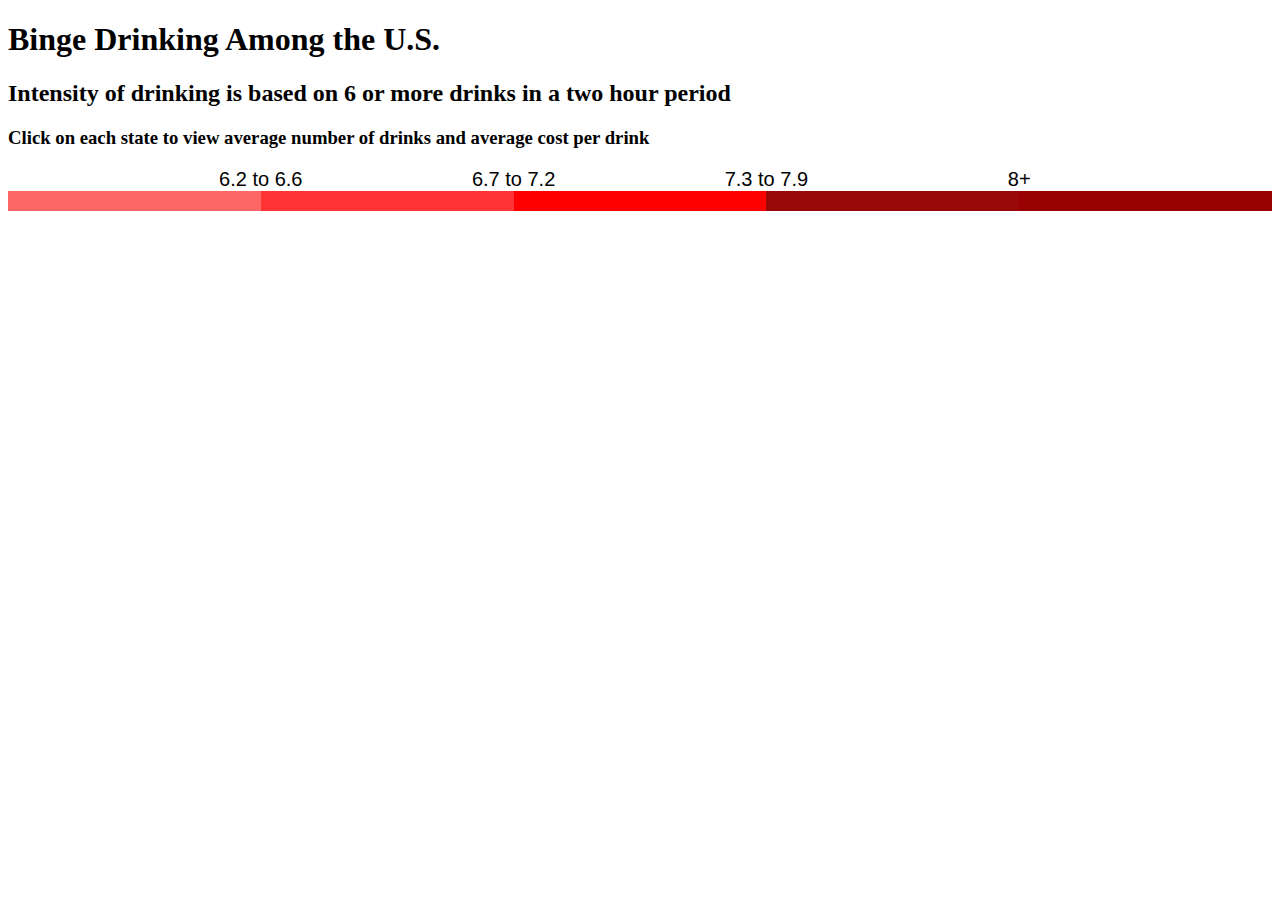
==== test.html @ b2f834fb "adding code" ====
<!DOCTYPE html>
<html lang="en">
  <head>
    <meta http-equiv="content-type" content="text/html; charset=UTF-8">
    <title>Intensity of Drinking Among US Adults</title>

    <!-- Default Variables -->
    <script src="mapdata.js"></script>

    <!-- Customizations -->
    <script src="custom.js"></script>

    <!-- Renders Map -->
    <script src="usmap.js"></script>

  </head>
  <body>
  <h1>Binge Drinking Among the U.S.</h1>
  <h2>Intensity of drinking is based on 6 or more drinks in a two hour period</h2>
  <h3>Click on each state to view average number of drinks and average cost per drink</h3>
    <div id="map"></div>

    <style type="text/css">
      .legend{color: black; width: 100%; font-family: arial; font-size: 20px;}    
      .legend_color {display: table; width: 100%; background: white; list-style: none; margin: 0px; padding: 0px; }
      .legend_color li{width: 20%;  height: 20px; display: table-cell;}
      .legend_label {display: table; width: 100%;  padding: 0px; padding-left: 10%; padding-right: 10%; list-style: none; margin: 0px; box-sizing: border-box;}
      .legend_label li{width: 25%;  height: 20px; display: table-cell; text-align: center;}
      </style>
      <div class="legend">
        <ul class="legend_label">
          <li>6.2 to 6.6</li><li>6.7 to 7.2</li><li>7.3 to 7.9</li><li>8+</li>
        </ul>
        <ul class="legend_color">
          <li style="background-color: #ff6666"></li><li style="background-color: #ff3333"></li><li style="background-color: #ff0000"></li><li style="background-color: #990808"></li><li style="background-color: #990000"></li>
        </ul>
      </div>
	</body>
</html>
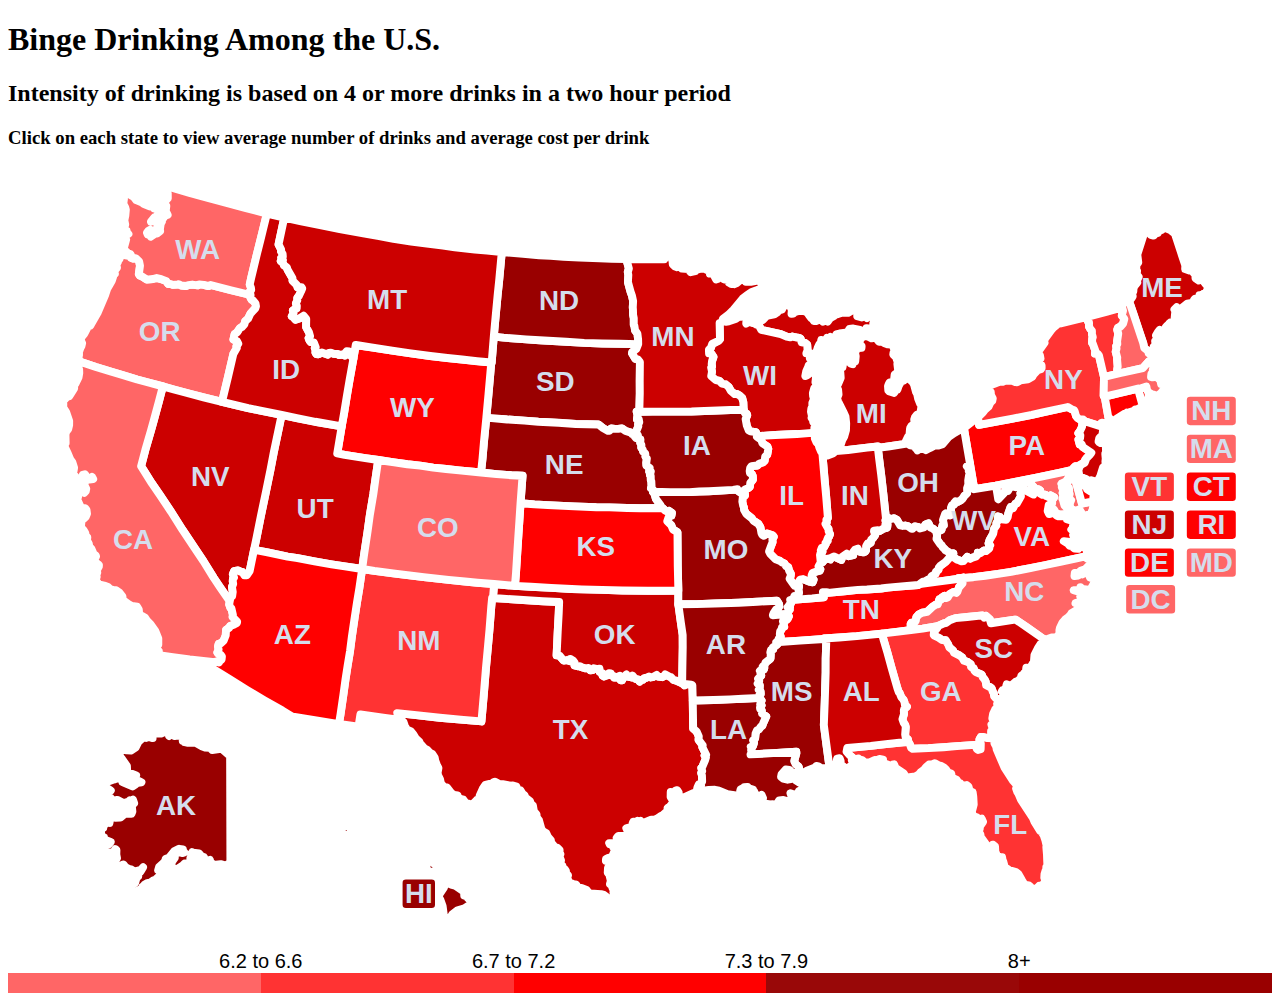
==== commit 9c619016: "adding code" ====
--- a/test.html
+++ b/test.html
@@ -5,18 +5,15 @@
     <title>Intensity of Drinking Among US Adults</title>
 
     <!-- Default Variables -->
-    <script src="mapdata.js"></script>
-
-    <!-- Customizations -->
-    <script src="custom.js"></script>
+    <script src="./static/js/mapdata.js"></script>
 
     <!-- Renders Map -->
-    <script src="usmap.js"></script>
+    <script src="./static/js/usmap.js"></script>
 
   </head>
   <body>
   <h1>Binge Drinking Among the U.S.</h1>
-  <h2>Intensity of drinking is based on 6 or more drinks in a two hour period</h2>
+  <h2>Intensity of drinking is based on 4 or more drinks in a two hour period</h2>
   <h3>Click on each state to view average number of drinks and average cost per drink</h3>
     <div id="map"></div>
 
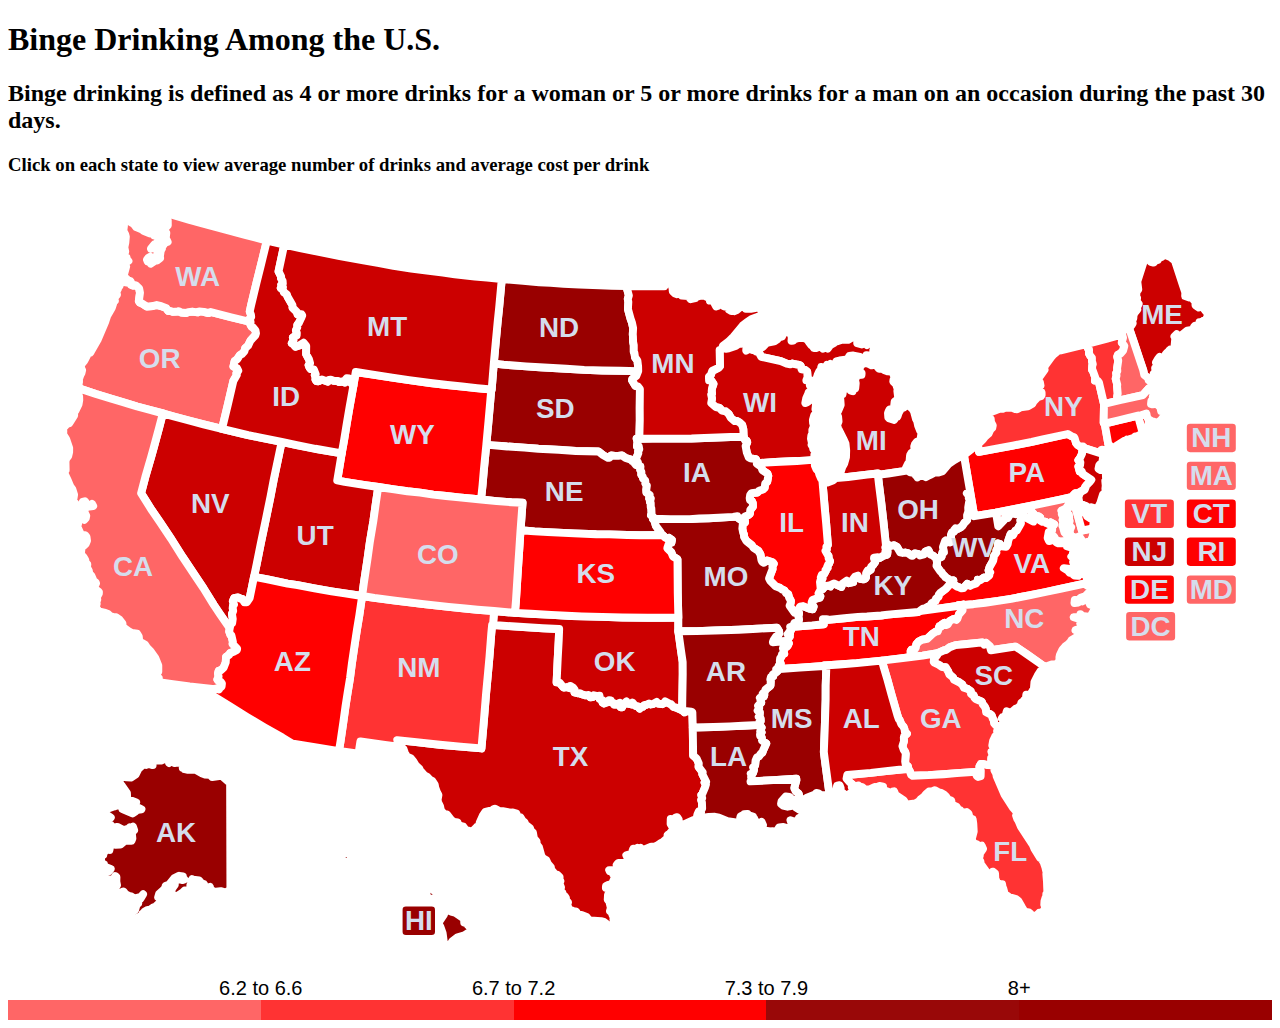
==== commit 699b428a: "adding final updates" ====
--- a/test.html
+++ b/test.html
@@ -13,7 +13,7 @@
   </head>
   <body>
   <h1>Binge Drinking Among the U.S.</h1>
-  <h2>Intensity of drinking is based on 4 or more drinks in a two hour period</h2>
+  <h2>Binge drinking is defined as 4 or more drinks for a woman or 5 or more drinks for a man on an occasion during the past 30 days.</h2>
   <h3>Click on each state to view average number of drinks and average cost per drink</h3>
     <div id="map"></div>
 
